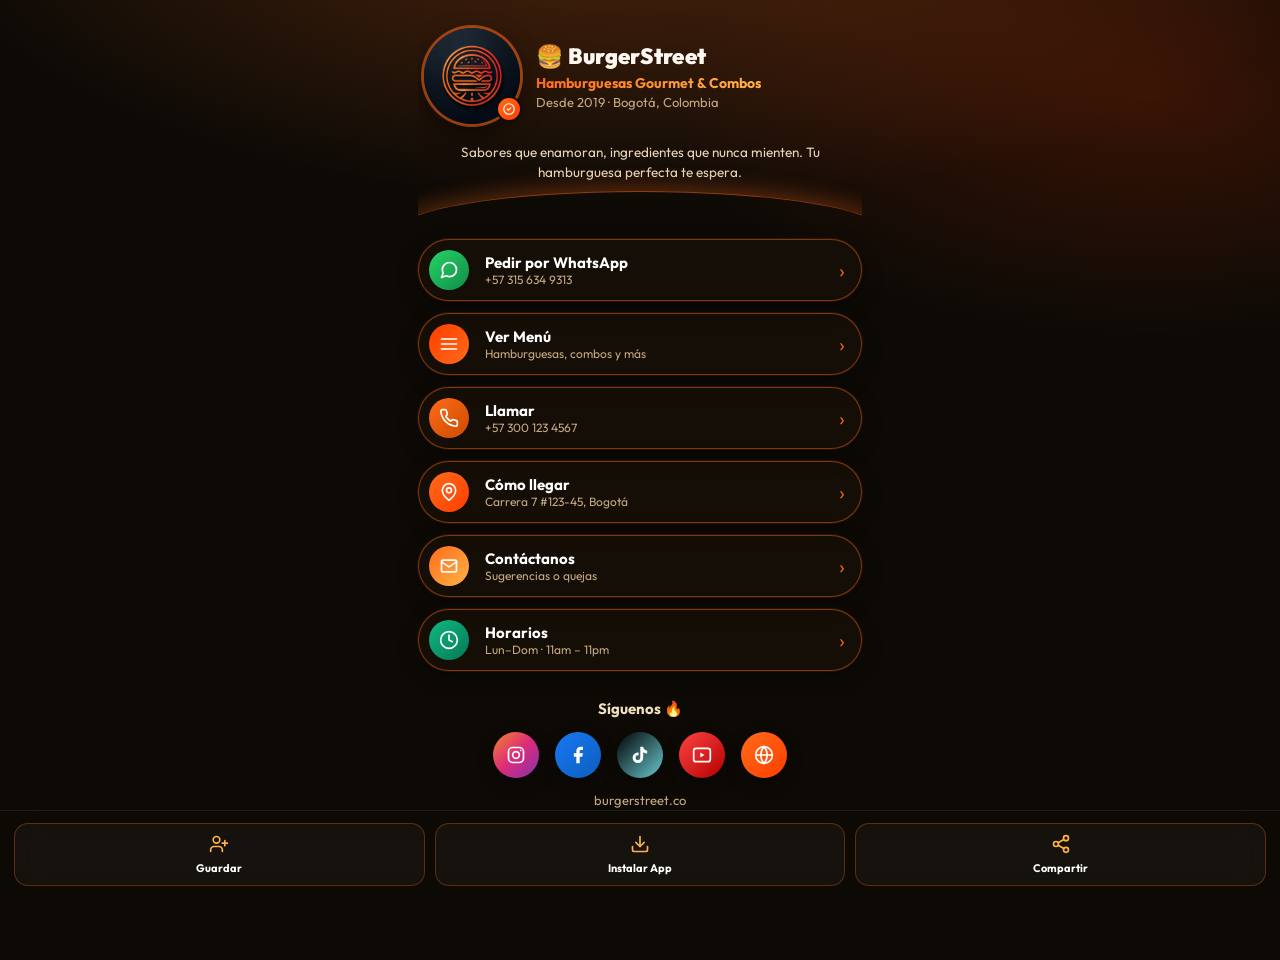
==== index.html @ f1ea61bd "Primer commit" ====
<!DOCTYPE html>
<html lang="es">
<head>
<meta charset="UTF-8" />
<meta name="viewport" content="width=device-width, initial-scale=1, maximum-scale=1" />
<title>BurgerStreet — Comida de Otro Nivel</title>
<meta name="description" content="BurgerStreet: hamburguesas gourmet, combos irresistibles y más. Pide por WhatsApp o visítanos. ¡Envío a domicilio!" />
<meta name="theme-color" content="#0d0a06" />
<link rel="manifest" href="./manifest.json" />
<link rel="stylesheet" href="./styles.css" />
</head>
<body>
  <main class="card">
    <!-- Hero -->
    <header class="hero">
      <div class="hero-inner">
        <div class="hero-photo">
          <img src="./logo.png" alt="BurgerStreet Logo" />
          <span class="verified" aria-hidden="true">
            <svg viewBox="0 0 24 24" fill="currentColor"><path d="M9 12l2 2 4-4m6 2a9 9 0 11-18 0 9 9 0 0118 0z" stroke="currentColor" stroke-width="2" fill="none" stroke-linecap="round" stroke-linejoin="round"/></svg>
          </span>
        </div>
        <div class="hero-info">
          <h1>🍔 BurgerStreet</h1>
          <p class="role">Hamburguesas Gourmet & Combos</p>
          <p class="firm">Desde 2019 · Bogotá, Colombia</p>
        </div>
      </div>
      <p class="tagline">Sabores que enamoran, ingredientes que nunca mienten. Tu hamburguesa perfecta te espera.</p>
      <div class="hero-curve" aria-hidden="true"></div>
    </header>

    <!-- Botones de acción -->
    <section class="actions">
      <!-- WhatsApp -->
      <a class="action" id="btn-whatsapp" href="">
        <span class="action-icon whatsapp">
          <svg viewBox="0 0 24 24" fill="none" stroke="currentColor" stroke-width="2" stroke-linecap="round" stroke-linejoin="round"><path d="M21 11.5a8.38 8.38 0 0 1-8.5 8.5 8.5 8.5 0 0 1-4-1L3 21l2-5.5A8.38 8.38 0 0 1 4 11.5a8.5 8.5 0 0 1 17 0z"/></svg>
        </span>
        <span class="action-text">
          <span class="action-title">Pedir por WhatsApp</span>
          <span class="action-sub whatsapp-number">+57 315 634 9313</span>
        </span>
        <span class="chev" aria-hidden="true">›</span>
      </a>

      <!-- Menú digital -->
      <a class="action" id="btn-menu" href="./menu.html">
        <span class="action-icon menu-icon">
          <svg viewBox="0 0 24 24" fill="none" stroke="currentColor" stroke-width="2" stroke-linecap="round" stroke-linejoin="round"><path d="M3 6h18M3 12h18M3 18h18"/><circle cx="7" cy="6" r="1" fill="currentColor" stroke="none"/><circle cx="7" cy="12" r="1" fill="currentColor" stroke="none"/><circle cx="7" cy="18" r="1" fill="currentColor" stroke="none"/></svg>
        </span>
        <span class="action-text">
          <span class="action-title">Ver Menú</span>
          <span class="action-sub">Hamburguesas, combos y más</span>
        </span>
        <span class="chev" aria-hidden="true">›</span>
      </a>

      <!-- Llamar -->
      <a class="action" id="btn-call" href="tel:+573001234567">
        <span class="action-icon call">
          <svg viewBox="0 0 24 24" fill="none" stroke="currentColor" stroke-width="2" stroke-linecap="round" stroke-linejoin="round"><path d="M22 16.92v3a2 2 0 0 1-2.18 2 19.79 19.79 0 0 1-8.63-3.07 19.5 19.5 0 0 1-6-6 19.79 19.79 0 0 1-3.07-8.67A2 2 0 0 1 4.11 2h3a2 2 0 0 1 2 1.72c.13.96.37 1.9.72 2.81a2 2 0 0 1-.45 2.11L8.09 9.91a16 16 0 0 0 6 6l1.27-1.27a2 2 0 0 1 2.11-.45c.91.35 1.85.59 2.81.72A2 2 0 0 1 22 16.92z"/></svg>
        </span>
        <span class="action-text">
          <span class="action-title">Llamar</span>
          <span class="action-sub">+57 300 123 4567</span>
        </span>
        <span class="chev" aria-hidden="true">›</span>
      </a>

      <!-- Ubicación -->
      <a class="action" id="btn-location" href="https://www.google.com/maps/search/?api=1&query=Carrera+7+123+45+Bogota" target="_blank" rel="noopener">
        <span class="action-icon location">
          <svg viewBox="0 0 24 24" fill="none" stroke="currentColor" stroke-width="2" stroke-linecap="round" stroke-linejoin="round"><path d="M20 10c0 6-8 12-8 12s-8-6-8-12a8 8 0 0 1 16 0z"/><circle cx="12" cy="10" r="3"/></svg>
        </span>
        <span class="action-text">
          <span class="action-title">Cómo llegar</span>
          <span class="action-sub">Carrera 7 #123-45, Bogotá</span>
        </span>
        <span class="chev" aria-hidden="true">›</span>
      </a>

      <!-- Contacto / Sugerencias -->
      <a class="action" id="btn-contact" href="./contacto.html">
        <span class="action-icon form">
          <svg viewBox="0 0 24 24" fill="none" stroke="currentColor" stroke-width="2" stroke-linecap="round" stroke-linejoin="round"><rect x="3" y="5" width="18" height="14" rx="2"/><path d="m3 7 9 6 9-6"/></svg>
        </span>
        <span class="action-text">
          <span class="action-title">Contáctanos</span>
          <span class="action-sub">Sugerencias o quejas</span>
        </span>
        <span class="chev" aria-hidden="true">›</span>
      </a>

      <!-- Horarios -->
      <a class="action" id="btn-horarios" href="./horarios.html">
        <span class="action-icon appointment">
          <svg viewBox="0 0 24 24" fill="none" stroke="currentColor" stroke-width="2" stroke-linecap="round" stroke-linejoin="round"><circle cx="12" cy="12" r="10"/><path d="M12 6v6l4 2"/></svg>
        </span>
        <span class="action-text">
          <span class="action-title">Horarios</span>
          <span class="action-sub">Lun–Dom · 11am – 11pm</span>
        </span>
        <span class="chev" aria-hidden="true">›</span>
      </a>


    </section>

    <!-- Redes sociales -->
    <section class="social">
      <h2 class="social-title">Síguenos 🔥</h2>
      <div class="social-row">
        <a class="soc soc-ig" href="https://instagram.com/" target="_blank" rel="noopener" aria-label="Instagram">
          <svg viewBox="0 0 24 24" fill="none" stroke="currentColor" stroke-width="2" stroke-linecap="round" stroke-linejoin="round"><rect x="3" y="3" width="18" height="18" rx="5"/><circle cx="12" cy="12" r="4"/><circle cx="17.5" cy="6.5" r="1" fill="currentColor" stroke="none"/></svg>
        </a>
        <a class="soc soc-fb" href="https://facebook.com/" target="_blank" rel="noopener" aria-label="Facebook">
          <svg viewBox="0 0 24 24" fill="currentColor"><path d="M18 2h-3a5 5 0 0 0-5 5v3H7v4h3v8h4v-8h3l1-4h-4V7a1 1 0 0 1 1-1h3z"/></svg>
        </a>
        <a class="soc soc-tk" href="https://tiktok.com/" target="_blank" rel="noopener" aria-label="TikTok">
          <svg viewBox="0 0 24 24" fill="currentColor" width="20" height="20"><path d="M19.59 6.69a4.83 4.83 0 0 1-3.77-4.25V2h-3.45v13.67a2.89 2.89 0 0 1-2.88 2.5 2.89 2.89 0 0 1-2.89-2.89 2.89 2.89 0 0 1 2.89-2.89c.28 0 .54.04.79.1V9.01a6.32 6.32 0 0 0-.79-.05 6.34 6.34 0 0 0-6.34 6.34 6.34 6.34 0 0 0 6.34 6.34 6.34 6.34 0 0 0 6.33-6.34V8.69a8.18 8.18 0 0 0 4.78 1.52V6.77a4.85 4.85 0 0 1-1.01-.08z"/></svg>
        </a>
        <a class="soc soc-yt" href="https://youtube.com/" target="_blank" rel="noopener" aria-label="YouTube">
          <svg viewBox="0 0 24 24" fill="none" stroke="currentColor" stroke-width="2" stroke-linecap="round" stroke-linejoin="round"><rect x="2" y="4" width="20" height="16" rx="3"/><path d="m10 9 5 3-5 3z" fill="currentColor" stroke="none"/></svg>
        </a>
        <a class="soc soc-web" href="https://burgerstreet.co" target="_blank" rel="noopener" aria-label="Sitio web">
          <svg viewBox="0 0 24 24" fill="none" stroke="currentColor" stroke-width="2" stroke-linecap="round" stroke-linejoin="round"><circle cx="12" cy="12" r="10"/><path d="M2 12h20"/><path d="M12 2a15 15 0 0 1 0 20M12 2a15 15 0 0 0 0 20"/></svg>
        </a>
      </div>
      <p class="web">burgerstreet.co</p>
    </section>

    <div class="footer-spacer"></div>
  </main>

  <!-- Dock inferior -->
  <nav class="dock" aria-label="Acciones rápidas">
    <button class="dock-btn" id="saveContact" type="button">
      <span class="dock-icon" aria-hidden="true">
        <svg viewBox="0 0 24 24" fill="none" stroke="currentColor" stroke-width="2" stroke-linecap="round" stroke-linejoin="round"><path d="M16 21v-2a4 4 0 0 0-4-4H6a4 4 0 0 0-4 4v2"/><circle cx="9" cy="7" r="4"/><path d="M19 8v6"/><path d="M22 11h-6"/></svg>
      </span>
      <span>Guardar</span>
    </button>
    <button class="dock-btn" id="installAppBtn" type="button">
      <span class="dock-icon" aria-hidden="true">
        <svg viewBox="0 0 24 24" fill="none" stroke="currentColor" stroke-width="2" stroke-linecap="round" stroke-linejoin="round"><path d="M21 15v4a2 2 0 0 1-2 2H5a2 2 0 0 1-2-2v-4"/><polyline points="7 10 12 15 17 10"/><line x1="12" y1="15" x2="12" y2="3"/></svg>
      </span>
      <span>Instalar App</span>
    </button>
    <button class="dock-btn" id="shareCard" type="button">
      <span class="dock-icon" aria-hidden="true">
        <svg viewBox="0 0 24 24" fill="none" stroke="currentColor" stroke-width="2" stroke-linecap="round" stroke-linejoin="round"><circle cx="18" cy="5" r="3"/><circle cx="6" cy="12" r="3"/><circle cx="18" cy="19" r="3"/><line x1="8.59" y1="13.51" x2="15.42" y2="17.49"/><line x1="15.41" y1="6.51" x2="8.59" y2="10.49"/></svg>
      </span>
      <span>Compartir</span>
    </button>
  </nav>

  <div id="toast" class="toast" role="status" aria-live="polite"></div>

  <!-- iOS Install Modal -->
  <div id="iosInstallModal" class="modal-overlay">
    <div class="modal-content">
      <h2 class="modal-title">Cómo instalar en tu iPhone</h2>
      <ol class="modal-steps">
        <li>Toca el ícono de <strong>Compartir</strong> <svg style="display:inline; width:16px; height:16px; vertical-align:text-bottom;" viewBox="0 0 24 24" fill="none" stroke="currentColor" stroke-width="2"><path d="M4 12v8a2 2 0 0 0 2 2h12a2 2 0 0 0 2-2v-8"/><polyline points="16 6 12 2 8 6"/><line x1="12" y1="2" x2="12" y2="15"/></svg> en la barra inferior.</li>
        <li>Selecciona <strong>Agregar a la pantalla de inicio</strong> <svg style="display:inline; width:16px; height:16px; vertical-align:text-bottom;" viewBox="0 0 24 24" fill="none" stroke="currentColor" stroke-width="2"><rect x="3" y="3" width="18" height="18" rx="2" ry="2"/><line x1="12" y1="8" x2="12" y2="16"/><line x1="8" y1="12" x2="16" y2="12"/></svg>.</li>
      </ol>
      <button class="modal-close" id="closeIosInstall" type="button">Cerrar</button>
    </div>
  </div>

  <!-- VCard Fallback Modal -->
  <div id="vcardFallbackModal" class="modal-overlay">
    <div class="modal-content">
      <h2 class="modal-title">No se pudo guardar automáticamente</h2>
      <p class="modal-text">Parece que tu navegador no permite descargar el contacto directamente. Puedes copiar los datos para agregarlos manualmente.</p>
      <div style="display: flex; gap: 10px; margin-top: 15px;">
        <button class="modal-primary" id="copyVCardData" type="button">Copiar datos</button>
        <button class="modal-close" id="closeVCardModal" type="button">Cancelar</button>
      </div>
    </div>
  </div>

  <script src="./script.js"></script>
</body>
</html>
---- styles.css ----
@import url('https://fonts.googleapis.com/css2?family=Outfit:wght@400;600;700;800;900&display=swap');

:root {
  /* ========================================= */
  /* BRANDING — BurgerStreet                   */
  /* ========================================= */
  --bg:    #0d0a06;         /* Fondo principal oscuro cálido */
  --bg-2:  #1a1208;         /* Fondo secundario (tarjetas)   */
  --ink:   #fff8f0;         /* Texto principal               */
  --muted: #c4a882;         /* Texto secundario              */

  /* Acento cálido */
  --neon:   #ff6b1a;        /* Naranja fuego */
  --neon-2: #ff3d00;        /* Rojo caliente */
  --gold:   #ffb347;        /* Ámbar/dorado  */

  --font-family: 'Outfit', -apple-system, BlinkMacSystemFont, "Segoe UI", sans-serif;
  --card-radius: 16px;
  --shadow: 0 8px 24px rgba(0, 0, 0, 0.55);
}

* { box-sizing: border-box; }

html, body {
  margin: 0;
  padding: 0;
  font-family: var(--font-family);
  color: var(--ink);
  background: var(--bg);
  -webkit-font-smoothing: antialiased;
}

body {
  background:
    radial-gradient(1200px 500px at 50% -10%, rgba(255, 107, 26, 0.28), transparent 60%),
    radial-gradient(800px 400px at 90% 10%,  rgba(255, 61, 0, 0.18),   transparent 60%),
    var(--bg);
  min-height: 100vh;
}

/* ─── Card wrapper ─────────────────────────── */
.card {
  max-width: 480px;
  margin: 0 auto;
  min-height: 100vh;
  padding: 0 18px 24px;
  padding-bottom: calc(120px + env(safe-area-inset-bottom));
}

/* ─── Hero ─────────────────────────────────── */
.hero {
  position: relative;
  padding: 28px 6px 48px;
  overflow: hidden;
}

.hero-inner {
  display: flex;
  align-items: center;
  gap: 16px;
}

.hero-photo {
  position: relative;
  width: 96px;
  height: 96px;
  flex-shrink: 0;
  border-radius: 50%;
  overflow: visible;
  background: var(--bg-2);
  box-shadow: 0 0 0 3px rgba(255, 107, 26, 0.55), 0 10px 25px rgba(0, 0, 0, 0.5);
}

.hero-photo img {
  width: 100%;
  height: 100%;
  border-radius: 50%;
  object-fit: cover;
  display: block;
}

/* Badge de apertura / verificado */
.verified {
  position: absolute;
  right: -2px;
  bottom: 2px;
  width: 26px;
  height: 26px;
  border-radius: 50%;
  background: linear-gradient(135deg, #ff6b1a, #ff3d00);
  color: #fff;
  display: grid;
  place-items: center;
  border: 2px solid var(--bg);
}
.verified svg { width: 14px; height: 14px; }

.hero-info h1 {
  font-size: 22px;
  margin: 0 0 4px;
  font-weight: 900;
  letter-spacing: 0.3px;
}

.hero-info .role {
  margin: 0 0 2px;
  font-size: 14px;
  background: linear-gradient(90deg, #ff6b1a, #ffb347);
  -webkit-background-clip: text;
  background-clip: text;
  color: transparent;
  font-weight: 700;
}

.hero-info .firm {
  margin: 0;
  font-size: 13px;
  color: var(--muted);
}

.tagline {
  margin: 18px 4px 0;
  font-size: 13.5px;
  line-height: 1.5;
  color: #e8d5b7;
  text-align: center;
}

.hero-curve {
  position: absolute;
  left: -20px;
  right: -20px;
  bottom: 0;
  height: 40px;
  border-top: 1px solid rgba(255, 107, 26, 0.55);
  border-radius: 50% 50% 0 0 / 100% 100% 0 0;
  box-shadow: 0 -6px 20px rgba(255, 107, 26, 0.3);
  pointer-events: none;
}

/* ─── Actions ──────────────────────────────── */
.actions {
  display: flex;
  flex-direction: column;
  gap: 12px;
  margin-top: 8px;
}

.action {
  display: grid;
  grid-template-columns: 44px 1fr 20px;
  align-items: center;
  gap: 12px;
  background: rgba(26, 18, 8, 0.6);
  border: 1px solid rgba(255, 107, 26, 0.45);
  border-radius: 999px;
  padding: 10px 16px 10px 10px;
  text-decoration: none;
  color: var(--ink);
  box-shadow: 0 0 0 1px rgba(255, 107, 26, 0.12), 0 6px 20px rgba(0, 0, 0, 0.4);
  transition: transform 0.15s ease, box-shadow 0.15s ease, border-color 0.15s ease;
}

.action:active { transform: scale(0.98); }
.action:hover {
  border-color: rgba(255, 179, 71, 0.8);
  box-shadow: 0 0 0 1px rgba(255, 179, 71, 0.3), 0 8px 24px rgba(0, 0, 0, 0.45);
}

.action-icon {
  width: 40px;
  height: 40px;
  border-radius: 50%;
  display: grid;
  place-items: center;
  color: #fff;
  flex-shrink: 0;
}
.action-icon svg { width: 20px; height: 20px; }

.action-icon.whatsapp   { background: linear-gradient(135deg, #25d366, #128c4a); }
.action-icon.call       { background: linear-gradient(135deg, #ff6b1a, #cc4a00); }
.action-icon.email      { background: linear-gradient(135deg, #8b5cf6, #6d28d9); }
.action-icon.location   { background: linear-gradient(135deg, #ff6b1a, #ff3d00); }
.action-icon.form       { background: linear-gradient(135deg, #ff6b1a, #ffb347); }
.action-icon.services   { background: linear-gradient(135deg, #f59e0b, #b45309); }
.action-icon.appointment{ background: linear-gradient(135deg, #10b981, #047857); }
.action-icon.menu-icon  { background: linear-gradient(135deg, #ff3d00, #ff6b1a); }
.action-icon.pdf        { background: linear-gradient(135deg, #ef4444, #b91c1c); }

.action-text {
  display: flex;
  flex-direction: column;
  min-width: 0;
}
.action-title {
  font-weight: 700;
  font-size: 15px;
  color: #fff;
}
.action-sub {
  font-size: 12px;
  color: var(--muted);
  overflow: hidden;
  text-overflow: ellipsis;
  white-space: nowrap;
}

.chev {
  color: var(--neon);
  font-size: 22px;
  line-height: 1;
  text-align: right;
  font-weight: 300;
}

/* ─── Social ────────────────────────────────── */
.social {
  margin-top: 28px;
  text-align: center;
}
.social-title {
  font-size: 15px;
  font-weight: 700;
  margin: 0 0 14px;
  color: #f0dfc0;
}
.social-row {
  display: flex;
  justify-content: center;
  gap: 16px;
}
.soc {
  width: 46px;
  height: 46px;
  border-radius: 50%;
  display: grid;
  place-items: center;
  color: #fff;
  text-decoration: none;
  box-shadow: 0 6px 16px rgba(0, 0, 0, 0.4);
  transition: transform 0.15s ease;
}
.soc:active { transform: scale(0.94); }
.soc svg { width: 20px; height: 20px; }
.soc-yt  { background: linear-gradient(135deg, #ff4444, #b30000); }
.soc-ig  { background: linear-gradient(135deg, #f58529, #dd2a7b, #8134af); }
.soc-fb  { background: linear-gradient(135deg, #1877f2, #0d5fbf); }
.soc-web { background: linear-gradient(135deg, #ff6b1a, #ff3d00); }
.soc-tk  { background: linear-gradient(135deg, #010101, #69c9d0); }

.web {
  margin: 14px 0 0;
  font-size: 13px;
  color: var(--muted);
}

/* ─── Dock ──────────────────────────────────── */
.dock {
  position: fixed;
  left: 0;
  right: 0;
  bottom: 0;
  display: flex;
  gap: 10px;
  padding: 12px 14px calc(14px + env(safe-area-inset-bottom));
  background: rgba(13, 10, 6, 0.5);
  backdrop-filter: saturate(160%) blur(18px);
  border-top: 1px solid rgba(255, 255, 255, 0.07);
  z-index: 50;
}

.dock-btn {
  flex: 1;
  display: flex;
  flex-direction: column;
  align-items: center;
  justify-content: center;
  gap: 4px;
  padding: 10px 8px;
  border: 1px solid rgba(255, 107, 26, 0.3);
  background: rgba(255, 255, 255, 0.04);
  color: #fff;
  font-size: 11px;
  font-weight: 700;
  border-radius: 14px;
  cursor: pointer;
  font-family: var(--font-family);
  transition: background 0.15s ease, border-color 0.15s ease;
}

.dock-btn:hover  { background: rgba(255, 107, 26, 0.14); border-color: rgba(255, 179, 71, 0.6); }
.dock-btn:active { background: rgba(255, 107, 26, 0.24); }

.dock-icon svg {
  width: 20px;
  height: 20px;
  color: #ffb347;
}

/* ─── Toast ─────────────────────────────────── */
.toast {
  position: fixed;
  left: 50%;
  bottom: calc(110px + env(safe-area-inset-bottom));
  transform: translateX(-50%) translateY(20px);
  background: #1a1208;
  color: #fff8f0;
  padding: 10px 16px;
  border-radius: 10px;
  font-size: 14px;
  opacity: 0;
  pointer-events: none;
  transition: opacity 0.2s ease, transform 0.2s ease;
  z-index: 100;
  max-width: 90%;
  text-align: center;
  border: 1px solid rgba(255, 107, 26, 0.45);
}
.toast.show {
  opacity: 1;
  transform: translateX(-50%) translateY(0);
}

/* ─── Inner pages (.page) ───────────────────── */
.page {
  max-width: 480px;
  margin: 0 auto;
  padding: 24px 18px calc(40px + env(safe-area-inset-bottom));
  color: var(--ink);
}

.page .back {
  display: inline-flex;
  align-items: center;
  gap: 6px;
  color: #e8d5b7;
  text-decoration: none;
  font-size: 14px;
  font-weight: 600;
  margin-bottom: 12px;
}

.page h1 {
  font-size: 24px;
  margin: 6px 0 4px;
  font-weight: 900;
}

.page p.lead {
  margin: 0 0 18px;
  color: var(--muted);
  font-size: 14px;
}

/* ─── Form ──────────────────────────────────── */
.form-card {
  background: rgba(26, 18, 8, 0.65);
  border: 1px solid rgba(255, 107, 26, 0.4);
  color: var(--ink);
  border-radius: var(--card-radius);
  padding: 18px;
  box-shadow: var(--shadow);
}

.form-card label {
  display: block;
  font-size: 13px;
  font-weight: 700;
  margin: 12px 0 6px;
  color: #f0dfc0;
}

.form-card input,
.form-card textarea,
.form-card select {
  width: 100%;
  padding: 12px 14px;
  background: rgba(255, 255, 255, 0.04);
  border: 1px solid rgba(255, 255, 255, 0.1);
  color: #fff8f0;
  border-radius: 10px;
  font-size: 15px;
  font-family: var(--font-family);
  outline: none;
  transition: border-color 0.15s ease, box-shadow 0.15s ease;
}

.form-card select option { background: #1a1208; color: #fff8f0; }

.form-card input::placeholder,
.form-card textarea::placeholder { color: #7a6040; }

.form-card input:focus,
.form-card textarea:focus,
.form-card select:focus {
  border-color: var(--neon);
  box-shadow: 0 0 0 3px rgba(255, 107, 26, 0.2);
}

.form-card textarea { min-height: 110px; resize: vertical; }

.form-card button {
  margin-top: 18px;
  width: 100%;
  background: linear-gradient(135deg, var(--neon), var(--neon-2));
  color: #fff;
  border: none;
  padding: 14px;
  border-radius: 12px;
  font-size: 15px;
  font-weight: 800;
  font-family: var(--font-family);
  cursor: pointer;
  transition: filter 0.15s ease, transform 0.1s ease;
}
.form-card button:hover  { filter: brightness(1.12); }
.form-card button:active { transform: scale(0.98); }

/* ─── Menu page ─────────────────────────────── */
.menu-search-wrapper {
  position: sticky;
  top: 0;
  z-index: 10;
  background: rgba(13, 10, 6, 0.85);
  backdrop-filter: blur(16px);
  padding: 12px 0 10px;
  margin-bottom: 6px;
}

.menu-search {
  width: 100%;
  padding: 13px 16px 13px 44px;
  background: rgba(255, 255, 255, 0.05);
  border: 1px solid rgba(255, 107, 26, 0.35);
  color: #fff8f0;
  border-radius: 999px;
  font-size: 15px;
  font-family: var(--font-family);
  outline: none;
  transition: border-color 0.15s ease, box-shadow 0.15s ease;
}
.menu-search:focus {
  border-color: var(--neon);
  box-shadow: 0 0 0 3px rgba(255, 107, 26, 0.2);
}
.menu-search::placeholder { color: #7a6040; }

.search-icon-wrap {
  position: relative;
}
.search-icon-wrap svg {
  position: absolute;
  left: 14px;
  top: 50%;
  transform: translateY(-50%);
  width: 18px;
  height: 18px;
  color: var(--muted);
  pointer-events: none;
}

/* Category pills */
.menu-cats {
  display: flex;
  gap: 8px;
  overflow-x: auto;
  padding-bottom: 4px;
  margin-bottom: 16px;
  scrollbar-width: none;
}
.menu-cats::-webkit-scrollbar { display: none; }

.cat-pill {
  flex-shrink: 0;
  padding: 7px 16px;
  border-radius: 999px;
  border: 1px solid rgba(255, 107, 26, 0.35);
  background: rgba(26, 18, 8, 0.55);
  color: var(--muted);
  font-size: 13px;
  font-weight: 700;
  cursor: pointer;
  font-family: var(--font-family);
  transition: all 0.15s ease;
}
.cat-pill.active,
.cat-pill:hover {
  background: linear-gradient(135deg, var(--neon), var(--neon-2));
  border-color: transparent;
  color: #fff;
}

/* Menu section heading */
.menu-section-title {
  font-size: 18px;
  font-weight: 900;
  color: #fff8f0;
  margin: 20px 0 12px;
  display: flex;
  align-items: center;
  gap: 8px;
}
.menu-section-title span { font-size: 20px; }

/* Food cards grid */
.food-grid {
  display: grid;
  grid-template-columns: repeat(2, 1fr);
  gap: 12px;
}

.food-card {
  background: rgba(26, 18, 8, 0.7);
  border: 1px solid rgba(255, 107, 26, 0.3);
  border-radius: 14px;
  overflow: hidden;
  box-shadow: 0 6px 18px rgba(0, 0, 0, 0.45);
  transition: transform 0.18s ease, border-color 0.18s ease, box-shadow 0.18s ease;
  cursor: pointer;
}
.food-card:hover {
  transform: translateY(-3px);
  border-color: rgba(255, 179, 71, 0.7);
  box-shadow: 0 10px 28px rgba(255, 107, 26, 0.2);
}
.food-card:active { transform: scale(0.97); }

.food-card-img {
  width: 100%;
  height: 110px;
  object-fit: cover;
  display: block;
}

.food-card-body {
  padding: 10px 12px 14px;
}
.food-card-name {
  margin: 0 0 4px;
  font-size: 14px;
  font-weight: 800;
  color: #fff8f0;
}
.food-card-desc {
  margin: 0 0 8px;
  font-size: 11.5px;
  line-height: 1.4;
  color: var(--muted);
}
.food-card-footer {
  display: flex;
  align-items: center;
  justify-content: space-between;
}
.food-price {
  font-size: 15px;
  font-weight: 900;
  background: linear-gradient(90deg, #ff6b1a, #ffb347);
  -webkit-background-clip: text;
  background-clip: text;
  color: transparent;
}
.food-order-btn {
  width: 28px;
  height: 28px;
  border-radius: 50%;
  background: linear-gradient(135deg, var(--neon), var(--neon-2));
  border: none;
  cursor: pointer;
  display: grid;
  place-items: center;
  color: #fff;
  font-size: 18px;
  line-height: 1;
  font-weight: 700;
  transition: transform 0.15s ease, filter 0.15s ease;
}
.food-order-btn:hover  { filter: brightness(1.15); }
.food-order-btn:active { transform: scale(0.9); }

.no-results {
  text-align: center;
  padding: 40px 20px;
  color: var(--muted);
  font-size: 15px;
  display: none;
}
.no-results.show { display: block; }

/* ─── Services grid (now "Especialidades" / reusable) ─ */
.services-grid {
  display: grid;
  grid-template-columns: repeat(2, 1fr);
  gap: 12px;
  margin-top: 18px;
}

.service-card {
  background: rgba(26, 18, 8, 0.65);
  border: 1px solid rgba(255, 107, 26, 0.4);
  border-radius: 14px;
  overflow: hidden;
  box-shadow: 0 6px 18px rgba(0, 0, 0, 0.4);
  transition: transform 0.15s ease, border-color 0.15s ease;
}
.service-card:hover {
  transform: translateY(-2px);
  border-color: rgba(255, 179, 71, 0.75);
}
.service-card img {
  width: 100%;
  height: 110px;
  object-fit: cover;
  display: block;
}
.service-body { padding: 10px 12px 14px; }
.service-body h3 {
  margin: 0 0 6px;
  font-size: 14px;
  color: #fff8f0;
  font-weight: 800;
}
.service-body p {
  margin: 0;
  font-size: 12px;
  line-height: 1.4;
  color: var(--muted);
}

@media (max-width: 360px) {
  .services-grid,
  .food-grid { grid-template-columns: 1fr; }
  .service-card img,
  .food-card-img { height: 140px; }
}

/* ─── Modals ─────────────────────────────────── */
.modal-overlay {
  position: fixed;
  top: 0; left: 0; right: 0; bottom: 0;
  background: rgba(13, 10, 6, 0.88);
  backdrop-filter: blur(8px);
  display: flex;
  align-items: center;
  justify-content: center;
  padding: 20px;
  z-index: 999;
  opacity: 0;
  pointer-events: none;
  transition: opacity 0.3s ease;
}
.modal-overlay.show {
  opacity: 1;
  pointer-events: auto;
}

.modal-content {
  background: var(--bg-2);
  border: 1px solid rgba(255, 107, 26, 0.4);
  border-radius: var(--card-radius);
  padding: 24px;
  width: 100%;
  max-width: 380px;
  box-shadow: var(--shadow);
  transform: translateY(20px);
  transition: transform 0.3s ease;
}
.modal-overlay.show .modal-content {
  transform: translateY(0);
}

.modal-title {
  margin: 0 0 12px;
  font-size: 18px;
  font-weight: 800;
  color: #fff8f0;
}
.modal-steps {
  margin: 0 0 20px;
  padding-left: 20px;
  font-size: 14px;
  color: #e8d5b7;
  line-height: 1.6;
}
.modal-steps li { margin-bottom: 8px; }
.modal-text {
  margin: 0 0 20px;
  font-size: 14px;
  color: #e8d5b7;
  line-height: 1.5;
}

.modal-close,
.modal-primary {
  width: 100%;
  padding: 12px;
  border-radius: 10px;
  font-size: 15px;
  font-weight: 700;
  font-family: var(--font-family);
  cursor: pointer;
  border: none;
  transition: all 0.2s ease;
}
.modal-close {
  background: rgba(255, 255, 255, 0.08);
  color: #fff8f0;
}
.modal-close:hover  { background: rgba(255, 255, 255, 0.15); }
.modal-primary {
  background: linear-gradient(135deg, var(--neon), var(--neon-2));
  color: #fff;
}
.modal-primary:hover { filter: brightness(1.1); }

/* ─── Footer spacer ─────────────────────────── */
.footer-spacer { height: 32px; }
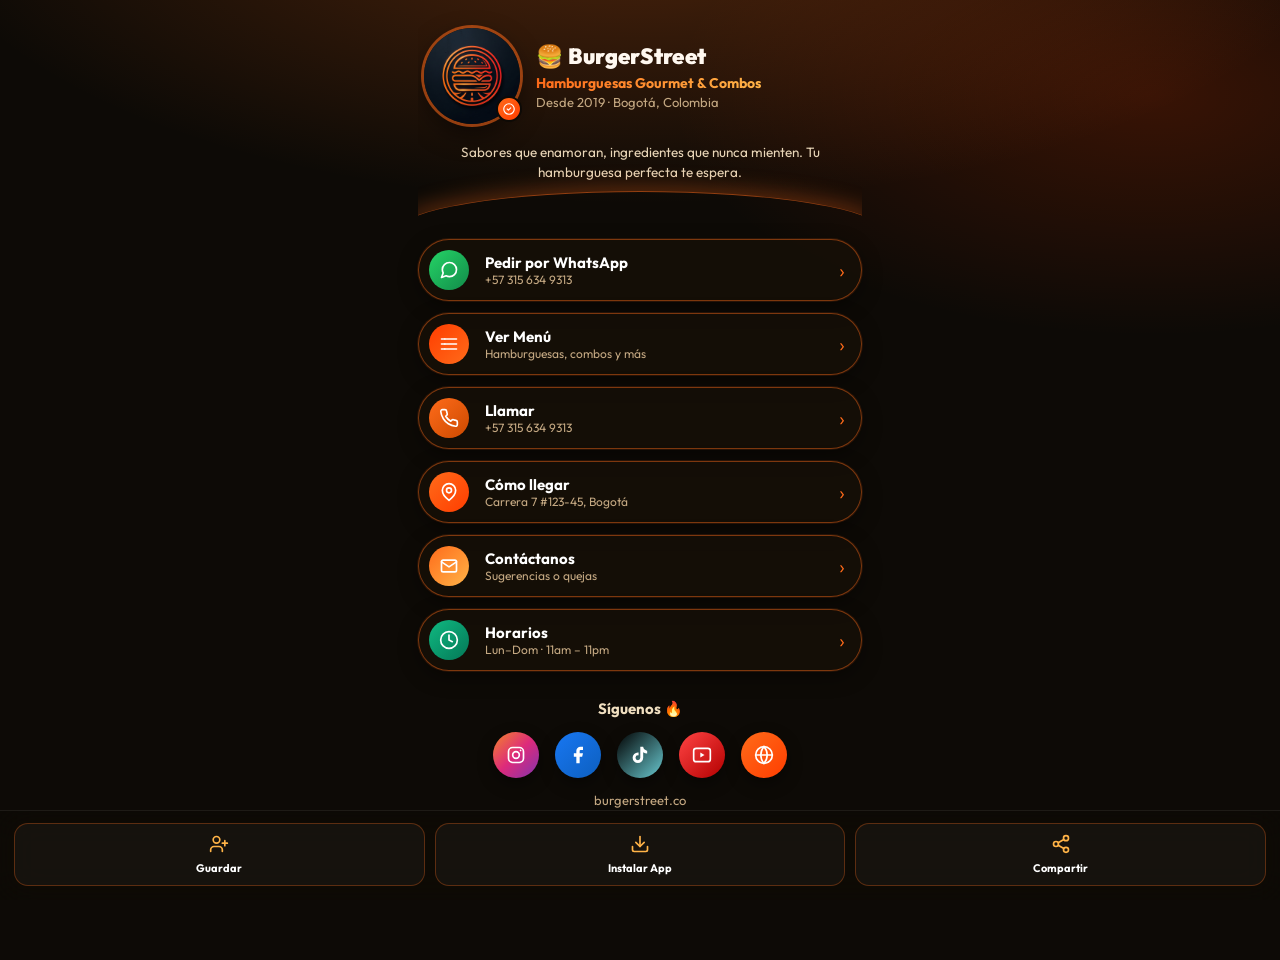
==== commit d95838cd: "cambiar numero de celular y colres de fuente" ====
--- a/index.html
+++ b/index.html
@@ -39,7 +39,7 @@
         </span>
         <span class="action-text">
           <span class="action-title">Pedir por WhatsApp</span>
-          <span class="action-sub whatsapp-number">+57 315 634 9313</span>
+          <span class="action-sub phone-display">+57 315 634 9313</span>
         </span>
         <span class="chev" aria-hidden="true">›</span>
       </a>
@@ -57,19 +57,19 @@
       </a>
 
       <!-- Llamar -->
-      <a class="action" id="btn-call" href="tel:+573001234567">
+      <a class="action" id="btn-call" href="tel:+573156349313">
         <span class="action-icon call">
           <svg viewBox="0 0 24 24" fill="none" stroke="currentColor" stroke-width="2" stroke-linecap="round" stroke-linejoin="round"><path d="M22 16.92v3a2 2 0 0 1-2.18 2 19.79 19.79 0 0 1-8.63-3.07 19.5 19.5 0 0 1-6-6 19.79 19.79 0 0 1-3.07-8.67A2 2 0 0 1 4.11 2h3a2 2 0 0 1 2 1.72c.13.96.37 1.9.72 2.81a2 2 0 0 1-.45 2.11L8.09 9.91a16 16 0 0 0 6 6l1.27-1.27a2 2 0 0 1 2.11-.45c.91.35 1.85.59 2.81.72A2 2 0 0 1 22 16.92z"/></svg>
         </span>
         <span class="action-text">
           <span class="action-title">Llamar</span>
-          <span class="action-sub">+57 300 123 4567</span>
+          <span class="action-sub phone-display">+57 315 634 9313</span>
         </span>
         <span class="chev" aria-hidden="true">›</span>
       </a>
 
       <!-- Ubicación -->
-      <a class="action" id="btn-location" href="https://www.google.com/maps/search/?api=1&query=Carrera+7+123+45+Bogota" target="_blank" rel="noopener">
+      <a class="action" id="btn-location" href="https://maps.app.goo.gl/RKU35vak2pHrihie9" target="_blank" rel="noopener">
         <span class="action-icon location">
           <svg viewBox="0 0 24 24" fill="none" stroke="currentColor" stroke-width="2" stroke-linecap="round" stroke-linejoin="round"><path d="M20 10c0 6-8 12-8 12s-8-6-8-12a8 8 0 0 1 16 0z"/><circle cx="12" cy="10" r="3"/></svg>
         </span>
